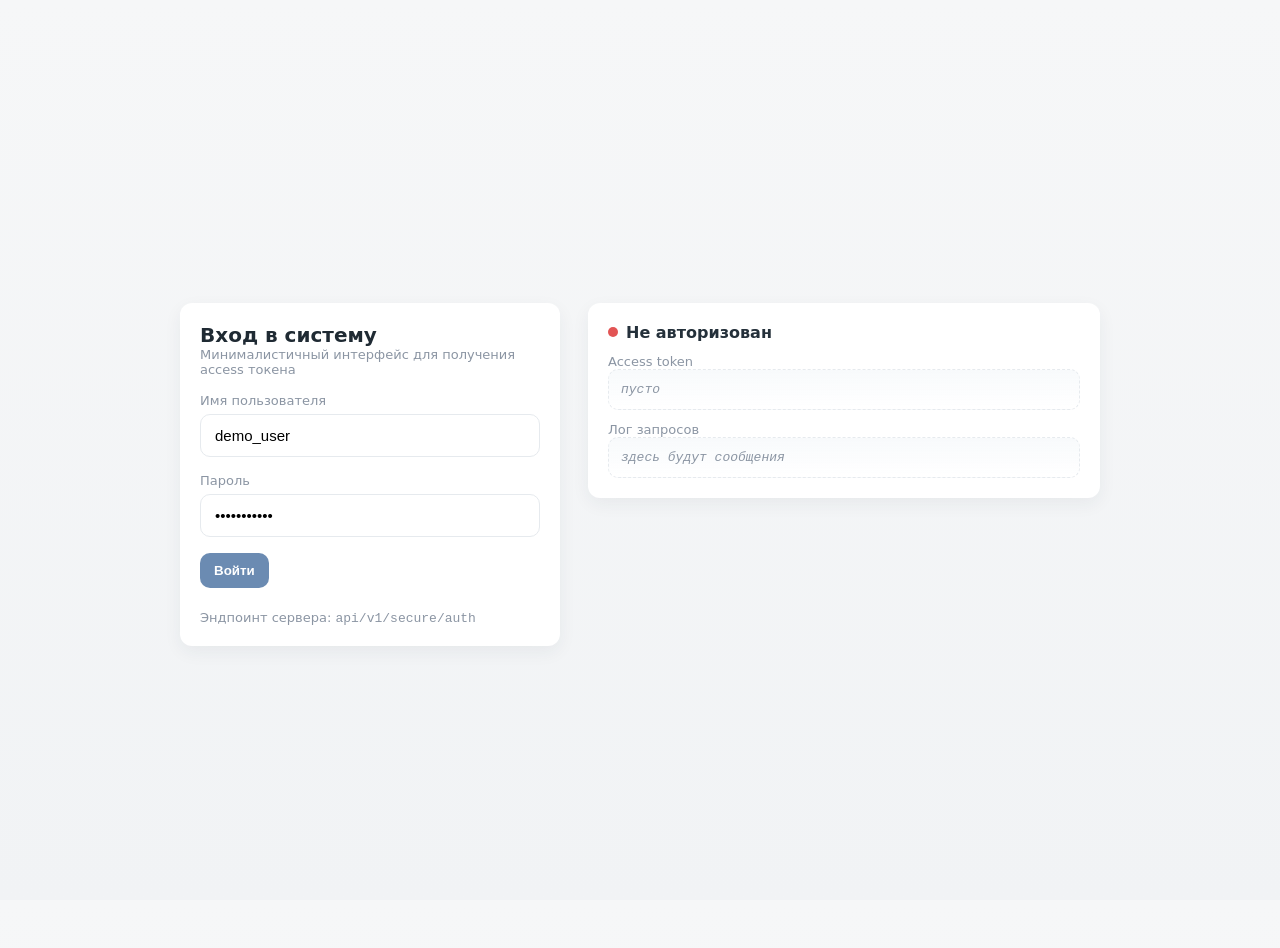
==== docker/assets/nginx/files/auth/index.html @ a05dfdf5 "merge sorofront N backend" ====
<!doctype html>
<html lang="ru">
<head>
  <meta charset="utf-8" />
  <meta name="viewport" content="width=device-width,initial-scale=1" />
  <title>Auth UI</title>
  <link rel="stylesheet" href="style.css">
</head>
<body>
  <div class="wrap">
    <div class="card login">
      <div>
        <h1>Вход в систему</h1>
        <div class="hint">Минималистичный интерфейс для получения access токена</div>
      </div>

      <div>
        <label for="username">Имя пользователя</label>
        <input id="username" type="text" autocomplete="username" value="demo_user">
      </div>

      <div>
        <label for="password">Пароль</label>
        <input id="password" type="password" autocomplete="current-password" value="password123">
      </div>

      <div class="row">
        <button id="btnLogin">Войти</button>
        <button class="ghost" id="btnLogout" style="display:none">Выйти</button>
      </div>

      <div style="margin-top:6px" class="small">
        Эндпоинт сервера: <code>api/v1/secure/auth</code>
      </div>
    </div>

    <div class="card panel">
      <div class="status" id="status">
        <div class="dot"></div>
        <div id="statusText">Не авторизован</div>
      </div>

      <div>
        <div class="small">Access token</div>
        <div class="token-box" id="accessBox"><em class="hint">пусто</em></div>
      </div>

      <div>
        <div class="small">Лог запросов</div>
        <div class="token-box" id="logBox" style="max-height:220px;overflow:auto;font-size:12px;">
          <em class="hint">здесь будут сообщения</em>
        </div>
      </div>
    </div>
  </div>

  <script src="main.js"></script>
</body>
</html>
---- docker/assets/nginx/files/auth/style.css ----
:root{
  --bg: #f6f7f8;
  --card: #ffffff;
  --muted: #8b95a3;
  --accent: #6b8bb2;
  --success: #4caf50;
  --danger: #e25454;
  --radius: 12px;
  --shadow: 0 6px 18px rgba(35,45,60,0.06);
  font-family: Inter, system-ui, -apple-system, "Segoe UI", Roboto, "Helvetica Neue", Arial;
}
html,body{height:100%;}
body{
  margin:0;
  background: linear-gradient(180deg, var(--bg), #f1f3f5);
  display:flex;
  align-items:center;
  justify-content:center;
  padding:24px;
  color:#24303a;
  -webkit-font-smoothing:antialiased;
}
.wrap{
  width:100%;
  max-width:920px;
  display:grid;
  grid-template-columns: 380px 1fr;
  gap:28px;
  align-items:start;
}
.card{
  background:var(--card);
  border-radius:var(--radius);
  box-shadow:var(--shadow);
  padding:20px;
}
.login {display:flex;flex-direction:column;gap:16px;}
h1{margin:0;font-size:20px;color:#1f2a33;}
label{font-size:13px;color:var(--muted);display:block;margin-bottom:6px;}
input[type="text"], input[type="password"]{
  width:100%;box-sizing:border-box;padding:12px 14px;
  border-radius:10px;border:1px solid #e6eaee;
  font-size:15px;background:transparent;outline:none;
  transition:box-shadow .12s, border-color .12s;
}
input:focus{box-shadow:0 4px 10px rgba(94,121,148,0.06);border-color:var(--accent);}
.row{display:flex;gap:12px;align-items:center;}
button{
  background:var(--accent);color:white;
  padding:10px 14px;border-radius:10px;border:0;
  font-weight:600;cursor:pointer;
}
button.ghost{background:transparent;color:var(--accent);border:1px solid #dbe6f0;}
.hint{font-size:13px;color:var(--muted);}
.panel{display:flex;flex-direction:column;gap:12px;}
.token-box{
  padding:12px;border-radius:10px;border:1px dashed #e6eaee;
  font-family:ui-monospace,SFMono-Regular,Menlo,Monaco,"Roboto Mono","Helvetica Neue",monospace;
  font-size:13px;word-break:break-all;
  background:linear-gradient(180deg,rgba(245,248,250,0.7),transparent);
}
.status{display:flex;gap:8px;align-items:center;font-weight:600;}
.status .dot{width:10px;height:10px;border-radius:50%;background:var(--danger);}
.status.ok .dot{background:var(--success);}
.small{font-size:13px;color:var(--muted);}
pre{margin:0;font-size:13px;}
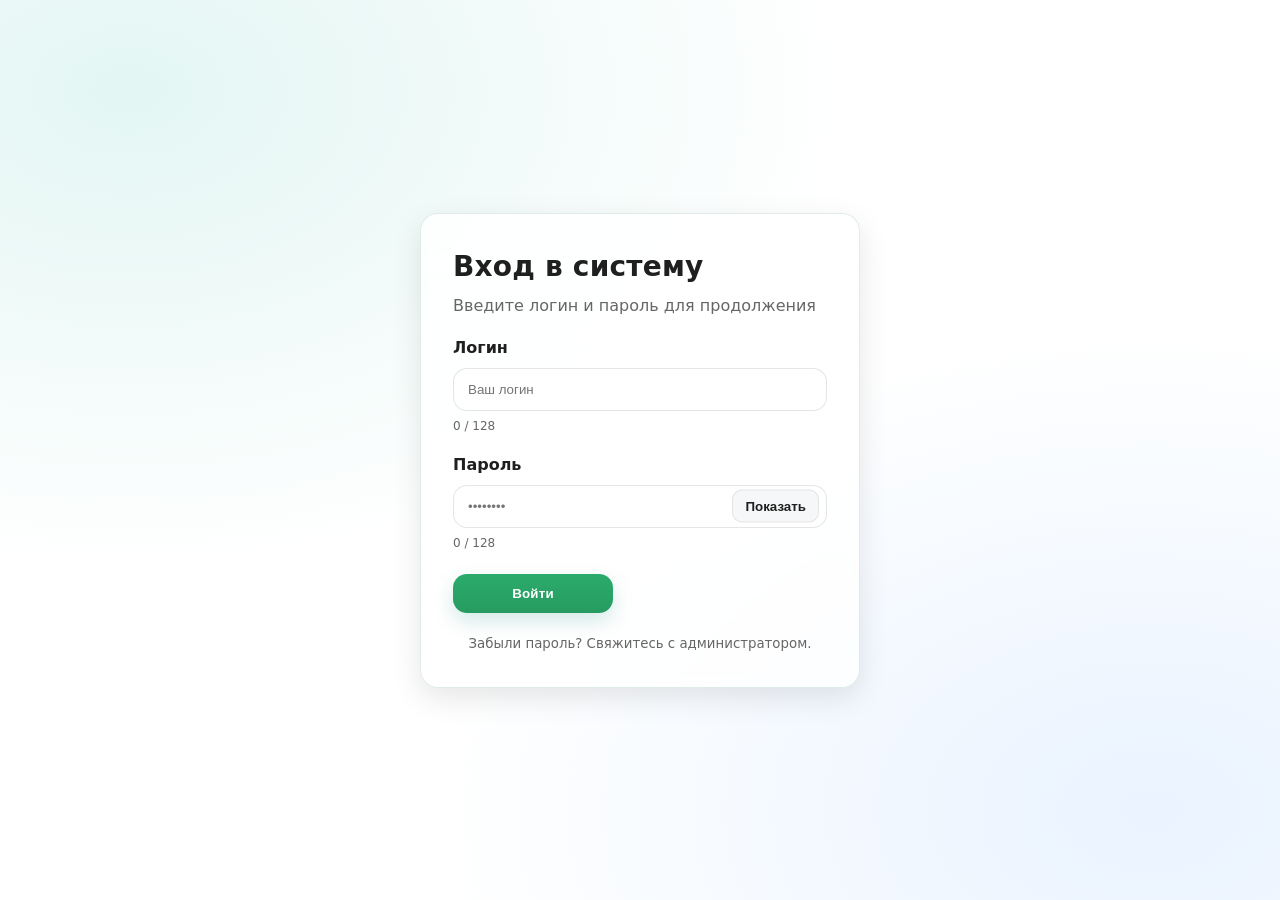
==== commit c0fd8347: "fix auth ui" ====
--- a/docker/assets/nginx/files/auth/index.html
+++ b/docker/assets/nginx/files/auth/index.html
@@ -3,57 +3,53 @@
 <head>
   <meta charset="utf-8" />
   <meta name="viewport" content="width=device-width,initial-scale=1" />
-  <title>Auth UI</title>
-  <link rel="stylesheet" href="style.css">
+  <title>Вход | Reportify</title>
+  <link rel="stylesheet" href="./style.css" />
 </head>
 <body>
-  <div class="wrap">
-    <div class="card login">
-      <div>
-        <h1>Вход в систему</h1>
-        <div class="hint">Минималистичный интерфейс для получения access токена</div>
-      </div>
+  <main class="page">
+    <section class="auth-card" aria-labelledby="auth-title">
+      <header class="auth-header">
+        <h1 id="auth-title">Вход в систему</h1>
+        <p class="auth-subtitle">Введите логин и пароль для продолжения</p>
+      </header>
 
-      <div>
-        <label for="username">Имя пользователя</label>
-        <input id="username" type="text" autocomplete="username" value="demo_user">
-      </div>
+      <form id="auth-form" novalidate>
+        <div class="field">
+          <label for="username">Логин</label>
+          <input id="username" name="username" type="text"
+                 autocomplete="username" required maxlength="128"
+                 placeholder="Ваш логин" />
+          <div class="hint"><span id="username-count">0</span> / 128</div>
+        </div>
 
-      <div>
-        <label for="password">Пароль</label>
-        <input id="password" type="password" autocomplete="current-password" value="password123">
-      </div>
+        <div class="field">
+          <label for="password">Пароль</label>
+          <div class="password-wrap">
+            <input id="password" name="password" type="password"
+                   autocomplete="current-password" required minlength="6" maxlength="128"
+                   placeholder="••••••••" />
+            <button class="toggle" type="button" id="toggle-pass" aria-label="Показать пароль">Показать</button>
+          </div>
+          <div class="hint"><span id="password-count">0</span> / 128</div>
+        </div>
 
-      <div class="row">
-        <button id="btnLogin">Войти</button>
-        <button class="ghost" id="btnLogout" style="display:none">Выйти</button>
-      </div>
+        <div class="actions">
+          <button id="btnLogin" type="submit" class="btn primary">
+            <span class="btn-text">Войти</span>
+            <span class="spinner" aria-hidden="true"></span>
+          </button>
+        </div>
 
-      <div style="margin-top:6px" class="small">
-        Эндпоинт сервера: <code>api/v1/secure/auth</code>
-      </div>
-    </div>
+        <p class="error" id="error" role="alert" hidden aria-live="polite"></p>
+      </form>
 
-    <div class="card panel">
-      <div class="status" id="status">
-        <div class="dot"></div>
-        <div id="statusText">Не авторизован</div>
-      </div>
+      <footer class="auth-footer">
+        <small>Забыли пароль? Свяжитесь с администратором.</small>
+      </footer>
+    </section>
+  </main>
 
-      <div>
-        <div class="small">Access token</div>
-        <div class="token-box" id="accessBox"><em class="hint">пусто</em></div>
-      </div>
-
-      <div>
-        <div class="small">Лог запросов</div>
-        <div class="token-box" id="logBox" style="max-height:220px;overflow:auto;font-size:12px;">
-          <em class="hint">здесь будут сообщения</em>
-        </div>
-      </div>
-    </div>
-  </div>
-
-  <script src="main.js"></script>
+  <script src="./main.js"></script>
 </body>
 </html>
--- a/docker/assets/nginx/files/auth/style.css
+++ b/docker/assets/nginx/files/auth/style.css
@@ -1,66 +1,146 @@
 :root{
-  --bg: #f6f7f8;
-  --card: #ffffff;
-  --muted: #8b95a3;
-  --accent: #6b8bb2;
-  --success: #4caf50;
-  --danger: #e25454;
-  --radius: 12px;
-  --shadow: 0 6px 18px rgba(35,45,60,0.06);
-  font-family: Inter, system-ui, -apple-system, "Segoe UI", Roboto, "Helvetica Neue", Arial;
+  --bg: hsl(0 0% 100%);
+  --panel: hsla(167, 22%, 71%, .35);
+  --panel-strong: hsla(167, 22%, 71%, .55);
+  --text: hsl(0 0% 12%);
+  --muted: hsl(0 0% 40%);
+  --accent: hsl(221 83% 53%);
+  --green: hsl(150 60% 42%);
+  --green-2: hsl(150 60% 38%);
+  --err: hsl(0 70% 50%);
+  --radius: 18px;
+  --shadow: 0 10px 30px rgba(0,0,0,.10);
 }
-html,body{height:100%;}
-body{
-  margin:0;
-  background: linear-gradient(180deg, var(--bg), #f1f3f5);
+
+*{ box-sizing:border-box; }
+html,body{
+  height:100%; margin:0;
+  color:var(--text);
+  font: 16px/1.5 system-ui, -apple-system, "Segoe UI", Roboto, "Open Sans", "Montserrat", sans-serif;
+  background:
+    radial-gradient(1200px 800px at 10% 10%, rgba(99, 205, 190, .18), transparent 60%),
+    radial-gradient(1200px 800px at 90% 90%, rgba(120, 180, 255, .16), transparent 60%),
+    var(--bg);
+}
+
+.page{
+  min-height:100%;
+  display:grid;
+  place-items:center;
+  padding: clamp(16px, 3vw, 32px);
+}
+
+.auth-card{
+  width:min(440px, 100%);
+  backdrop-filter: blur(8px);
+  background: linear-gradient(180deg, rgba(255,255,255,.86), rgba(255,255,255,.78));
+  border: 1px solid color-mix(in srgb, var(--panel-strong) 60%, transparent);
+  border-radius: var(--radius);
+  box-shadow: var(--shadow);
+  padding: clamp(22px, 3vw, 32px);
+  animation: pop .25s ease-out;
+}
+
+@keyframes pop { from { transform: translateY(8px); opacity: 0 } to { transform: none; opacity: 1 } }
+
+.auth-header h1{
+  margin:0 0 6px;
+  font-size: clamp(22px, 3vw, 28px);
+  font-weight: 800;
+  letter-spacing: .2px;
+}
+.auth-subtitle{ margin:0; color:var(--muted); }
+
+.field{ margin-top:18px; }
+label{ display:block; margin-bottom:8px; font-weight:600; }
+
+input{
+  width:100%;
+  border:1px solid rgba(0,0,0,.10);
+  border-radius:14px;
+  padding:13px 14px;
+  background:#fff;
+  outline:none;
+  transition: border-color .15s ease, box-shadow .15s ease, transform .04s ease;
+}
+input:hover{ border-color: rgba(0,0,0,.18); }
+input:focus{
+  border-color: var(--accent);
+  box-shadow: 0 0 0 4px color-mix(in srgb, var(--accent) 18%, transparent);
+}
+
+.hint{
+  margin-top:6px;
+  font-size:12px;
+  color:var(--muted);
+}
+
+.password-wrap{
+  position: relative;
   display:flex;
   align-items:center;
-  justify-content:center;
-  padding:24px;
-  color:#24303a;
-  -webkit-font-smoothing:antialiased;
 }
-.wrap{
-  width:100%;
-  max-width:920px;
-  display:grid;
-  grid-template-columns: 380px 1fr;
-  gap:28px;
-  align-items:start;
+.password-wrap input{ padding-right:98px; }
+.password-wrap .toggle{
+  position:absolute;
+  right:8px; top:50%;
+  transform: translateY(-50%);
+  border:1px solid rgba(0,0,0,.08);
+  background: #f6f7f8;
+  padding:8px 12px;
+  border-radius:10px;
+  cursor:pointer;
+  color: var(--text);
+  font-weight:600;
+  transition: background .15s ease, transform .06s ease, border-color .15s ease;
 }
-.card{
-  background:var(--card);
-  border-radius:var(--radius);
-  box-shadow:var(--shadow);
-  padding:20px;
+.password-wrap .toggle:hover{ background:#eef2f6; border-color: rgba(0,0,0,.14); }
+.password-wrap .toggle:active{ transform: translateY(-50%) scale(.98); }
+
+.actions{ margin-top:22px; }
+.btn{
+  display:inline-flex; align-items:center; justify-content:center;
+  gap:10px;
+  border:none;
+  border-radius: 14px;
+  padding: 12px 18px;
+  cursor:pointer;
+  font-weight:800;
+  letter-spacing:.2px;
+  transition: transform .06s ease, filter .15s ease, box-shadow .15s ease, background .15s ease;
 }
-.login {display:flex;flex-direction:column;gap:16px;}
-h1{margin:0;font-size:20px;color:#1f2a33;}
-label{font-size:13px;color:var(--muted);display:block;margin-bottom:6px;}
-input[type="text"], input[type="password"]{
-  width:100%;box-sizing:border-box;padding:12px 14px;
-  border-radius:10px;border:1px solid #e6eaee;
-  font-size:15px;background:transparent;outline:none;
-  transition:box-shadow .12s, border-color .12s;
+.btn.primary{
+  background: linear-gradient(180deg, var(--green), var(--green-2));
+  color: #fff;
+  min-width: 160px;
+  box-shadow: 0 8px 20px rgba(0, 140, 120, .18);
 }
-input:focus{box-shadow:0 4px 10px rgba(94,121,148,0.06);border-color:var(--accent);}
-.row{display:flex;gap:12px;align-items:center;}
-button{
-  background:var(--accent);color:white;
-  padding:10px 14px;border-radius:10px;border:0;
-  font-weight:600;cursor:pointer;
+.btn.primary:hover{ filter: brightness(1.02); box-shadow: 0 10px 26px rgba(0, 140, 120, .24); }
+.btn.primary:active{ transform: translateY(1px); }
+.btn:disabled{ opacity:.75; cursor:progress; }
+
+.spinner{
+  width:16px; height:16px; border-radius:50%;
+  border:2px solid #fff; border-right-color: transparent;
+  display:none;
+  animation: spin .8s linear infinite;
 }
-button.ghost{background:transparent;color:var(--accent);border:1px solid #dbe6f0;}
-.hint{font-size:13px;color:var(--muted);}
-.panel{display:flex;flex-direction:column;gap:12px;}
-.token-box{
-  padding:12px;border-radius:10px;border:1px dashed #e6eaee;
-  font-family:ui-monospace,SFMono-Regular,Menlo,Monaco,"Roboto Mono","Helvetica Neue",monospace;
-  font-size:13px;word-break:break-all;
-  background:linear-gradient(180deg,rgba(245,248,250,0.7),transparent);
+.btn.loading .spinner{ display:inline-block; }
+.btn.loading .btn-text{ opacity:.9; }
+
+@keyframes spin { to { transform: rotate(360deg); } }
+
+.error{
+  margin-top:14px;
+  color: var(--err);
+  background: color-mix(in srgb, var(--err) 8%, transparent);
+  border: 1px solid color-mix(in srgb, var(--err) 30%, transparent);
+  padding:10px 12px;
+  border-radius:12px;
 }
-.status{display:flex;gap:8px;align-items:center;font-weight:600;}
-.status .dot{width:10px;height:10px;border-radius:50%;background:var(--danger);}
-.status.ok .dot{background:var(--success);}
-.small{font-size:13px;color:var(--muted);}
-pre{margin:0;font-size:13px;}
+
+.auth-footer{
+  margin-top:18px;
+  color:var(--muted);
+  text-align:center;
+}
